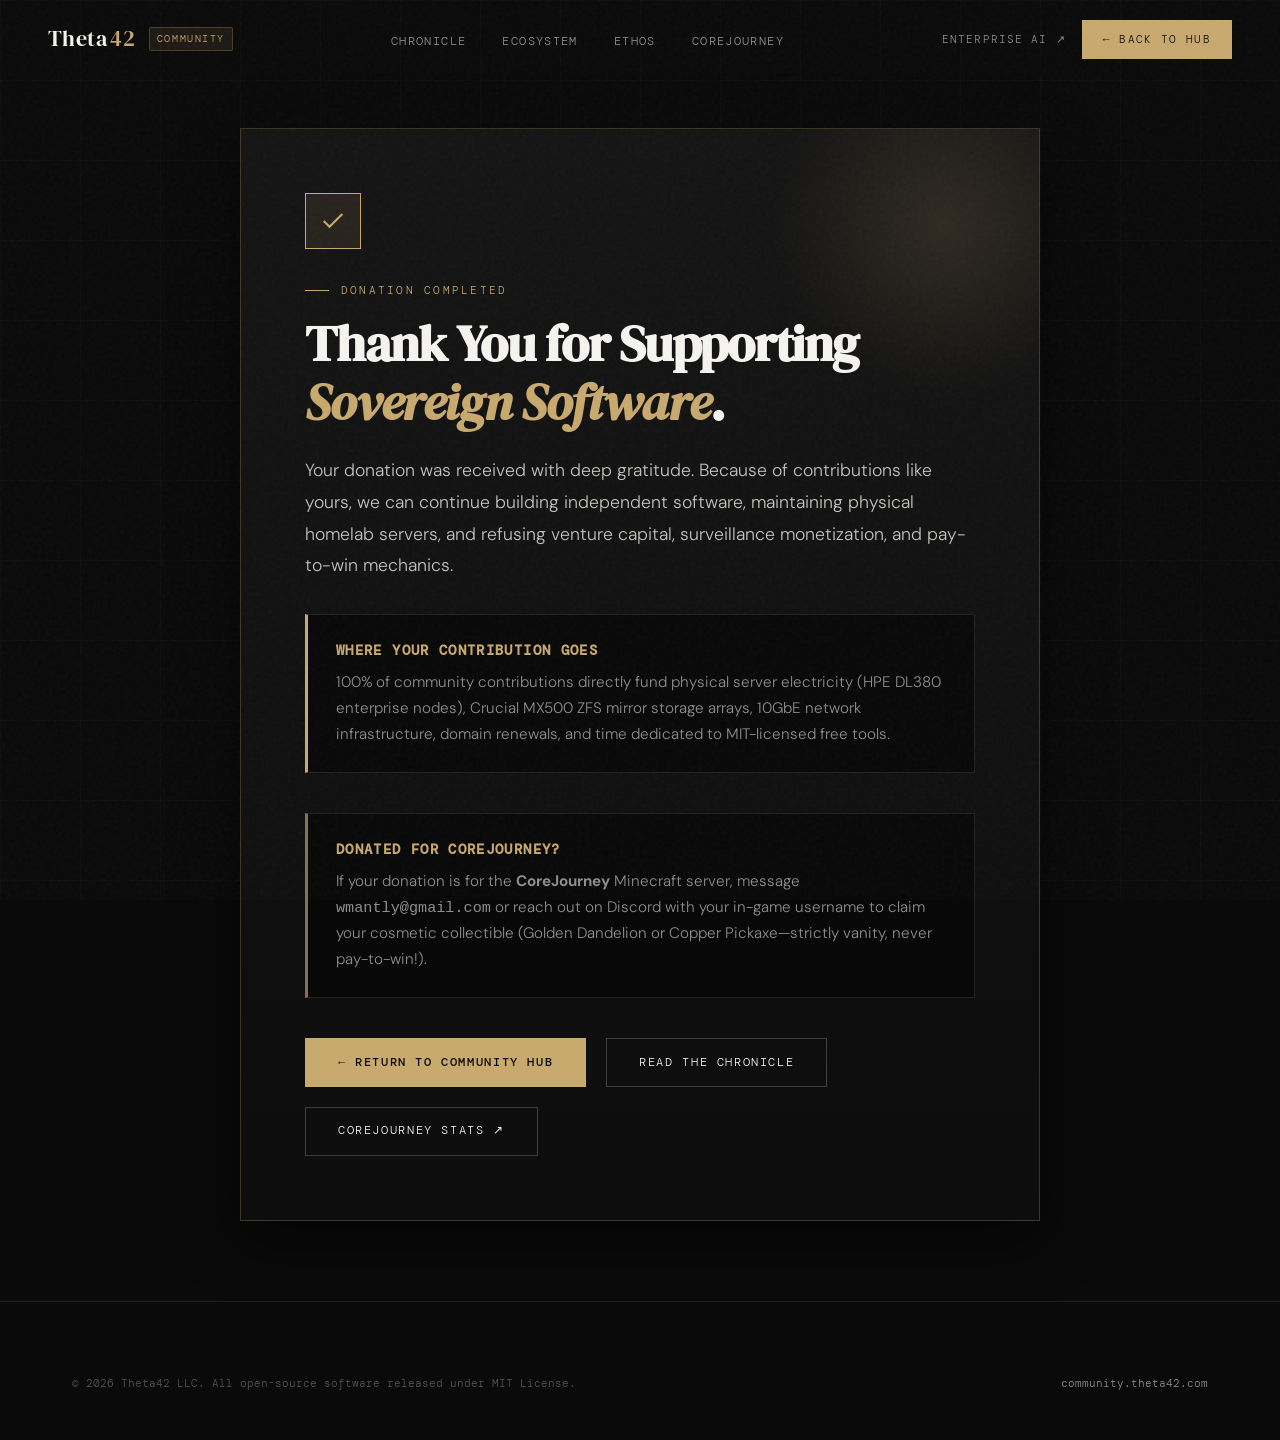
==== completed/index.html @ ce361cb2 "feat: add /completed return route for PayPal donation flow" ====
<!DOCTYPE html>
<html lang="en">
<head>
  <meta charset="UTF-8">
  <meta name="viewport" content="width=device-width, initial-scale=1.0">
  <title>Donation Completed — Thank You — Theta42 Community</title>
  <meta name="description" content="Thank you for supporting Theta42 open source, independent infrastructure, and free community software.">

  <!-- Open Graph -->
  <meta property="og:type" content="website">
  <meta property="og:site_name" content="Theta42 Community">
  <meta property="og:title" content="Thank You for Supporting Sovereign Software">
  <meta property="og:description" content="Your contribution directly powers independent servers, ZFS storage arrays, and free open-source software development.">
  <meta property="og:url" content="https://community.theta42.com/completed">
  <meta property="og:image" content="https://theta42.com/og-image.png">

  <link rel="icon" type="image/svg+xml" href="/favicon.svg">
  <link rel="stylesheet" href="/style.css">
  <script defer src="https://tracking.718it.biz/script.js" data-website-id="3a2d8bc3-c177-4af6-aa85-5c65c37516a3"></script>

  <style>
    .thanks-hero {
      min-height: 85vh;
      display: flex;
      align-items: center;
      justify-content: center;
      padding: 8rem 0 5rem;
    }

    .thanks-card {
      background: linear-gradient(180deg, #141414 0%, #0d0d0d 100%);
      border: 1px solid var(--rule);
      padding: 4rem;
      position: relative;
      max-width: 800px;
      width: 100%;
      box-shadow: 0 20px 50px rgba(0, 0, 0, 0.6);
      overflow: hidden;
    }

    .thanks-glow {
      position: absolute;
      top: -80px;
      right: -80px;
      width: 350px;
      height: 350px;
      background: radial-gradient(circle, rgba(200, 169, 110, 0.15) 0%, transparent 70%);
      pointer-events: none;
    }

    .thanks-icon {
      width: 56px;
      height: 56px;
      border: 1px solid var(--accent);
      background: rgba(200, 169, 110, 0.1);
      display: flex;
      align-items: center;
      justify-content: center;
      color: var(--accent);
      margin-bottom: 2rem;
    }

    .thanks-heading {
      font-family: var(--font-serif);
      font-size: clamp(2.2rem, 4vw, 3.2rem);
      line-height: 1.15;
      margin-bottom: 1.5rem;
      color: var(--white);
    }

    .thanks-heading em {
      font-style: italic;
      color: var(--accent);
    }

    .thanks-desc {
      color: #c4c3c0;
      font-size: 1.1rem;
      line-height: 1.8;
      margin-bottom: 2rem;
    }

    .thanks-box {
      background: #080808;
      border: 1px solid var(--border);
      border-left: 3px solid var(--accent);
      padding: 1.5rem 1.75rem;
      margin-bottom: 2.5rem;
    }

    .thanks-box h4 {
      font-family: var(--font-mono);
      font-size: 0.85rem;
      letter-spacing: 0.1em;
      text-transform: uppercase;
      color: var(--accent);
      margin-bottom: 0.5rem;
    }

    .thanks-box p {
      color: var(--subtle);
      font-size: 0.95rem;
      line-height: 1.7;
    }

    .thanks-actions {
      display: flex;
      gap: 1.25rem;
      flex-wrap: wrap;
    }
  </style>
</head>
<body>
  <div class="grid-bg"></div>

  <!-- NAVIGATION -->
  <nav class="scrolled">
    <a href="/" class="nav-brand-wrap">
      <div class="nav-logo">Theta<span>42</span></div>
      <span class="nav-badge">Community</span>
    </a>

    <ul class="nav-links">
      <li><a href="/#chronicle">Chronicle</a></li>
      <li><a href="/#projects">Ecosystem</a></li>
      <li><a href="/#ethos">Ethos</a></li>
      <li><a href="https://corejourney.org" target="_blank" rel="noopener">CoreJourney</a></li>
    </ul>

    <div class="nav-actions">
      <a href="https://theta42.com/" target="_blank" rel="noopener" class="nav-external">
        Enterprise AI ↗
      </a>
      <a href="/" class="nav-cta">← Back to Hub</a>
    </div>
  </nav>

  <!-- THANK YOU HERO -->
  <main class="thanks-hero">
    <div class="container">
      <div class="thanks-card">
        <div class="thanks-glow"></div>

        <div class="thanks-icon">
          <svg width="28" height="28" viewBox="0 0 24 24" fill="none" stroke="currentColor" stroke-width="1.8">
            <polyline points="20 6 9 17 4 12"></polyline>
          </svg>
        </div>

        <div class="section-eyebrow">Donation Completed</div>
        <h1 class="thanks-heading">Thank You for Supporting <em>Sovereign Software</em>.</h1>

        <p class="thanks-desc">
          Your donation was received with deep gratitude. Because of contributions like yours, we can continue building independent software, maintaining physical homelab servers, and refusing venture capital, surveillance monetization, and pay-to-win mechanics.
        </p>

        <div class="thanks-box">
          <h4>Where Your Contribution Goes</h4>
          <p>
            100% of community contributions directly fund physical server electricity (HPE DL380 enterprise nodes), Crucial MX500 ZFS mirror storage arrays, 10GbE network infrastructure, domain renewals, and time dedicated to MIT-licensed free tools.
          </p>
        </div>

        <div class="thanks-box" style="border-left-color: #8a7050;">
          <h4>Donated for CoreJourney?</h4>
          <p>
            If your donation is for the <strong>CoreJourney</strong> Minecraft server, message <code>wmantly@gmail.com</code> or reach out on Discord with your in-game username to claim your cosmetic collectible (Golden Dandelion or Copper Pickaxe—strictly vanity, never pay-to-win!).
          </p>
        </div>

        <div class="thanks-actions">
          <a href="/" class="btn btn-primary">← Return to Community Hub</a>
          <a href="/#chronicle" class="btn btn-ghost">Read The Chronicle</a>
          <a href="https://corejourney.org" target="_blank" rel="noopener" class="btn btn-ghost">CoreJourney Stats ↗</a>
        </div>
      </div>
    </div>
  </main>

  <!-- FOOTER -->
  <footer>
    <div class="container">
      <div class="footer-bottom" style="border-top: none; padding-top: 0;">
        <div>
          &copy; 2026 Theta42 LLC. All open-source software released under MIT License.
        </div>
        <div>
          <a href="/">community.theta42.com</a>
        </div>
      </div>
    </div>
  </footer>

  <script src="/script.js"></script>
</body>
</html>
---- style.css ----
@import url('https://fonts.googleapis.com/css2?family=DM+Mono:ital,wght@0,300;0,400;0,500;1,400&family=DM+Sans:ital,opsz,wght@0,9..40,300;0,9..40,400;0,9..40,500;0,9..40,600;0,9..40,700;1,9..40,300;1,9..40,400&family=DM+Serif+Display:ital@0;1&display=swap');

:root {
  --black: #0a0a0a;
  --bg-darker: #060606;
  --bg-card: #111111;
  --bg-card-hover: #161616;
  --bg-card-inner: #0d0d0d;
  --white: #f5f4f0;
  --cream: #ede9e0;
  --accent: #c8a96e;
  --accent-dim: #8a7050;
  --accent-glow: rgba(200, 169, 110, 0.15);
  --subtle: #8e8e8e;
  --subtle-dim: #555555;
  --border: #222222;
  --border-card: rgba(255, 255, 255, 0.07);
  --rule: rgba(200, 169, 110, 0.25);
  --rule-dim: rgba(200, 169, 110, 0.12);
  --font-serif: 'DM Serif Display', Georgia, serif;
  --font-sans: 'DM Sans', -apple-system, BlinkMacSystemFont, 'Segoe UI', Roboto, sans-serif;
  --font-mono: 'DM Mono', 'JetBrains Mono', monospace;
  --max-w: 1200px;
}

*, *::before, *::after {
  box-sizing: border-box;
  margin: 0;
  padding: 0;
}

html {
  scroll-behavior: smooth;
  -webkit-text-size-adjust: 100%;
}

body {
  background: var(--black);
  color: var(--white);
  font-family: var(--font-sans);
  font-weight: 300;
  line-height: 1.7;
  overflow-x: hidden;
  position: relative;
  min-height: 100vh;
}

/* Subtle SVG Grain Overlay */
body::before {
  content: '';
  position: fixed;
  inset: 0;
  background-image: url("data:image/svg+xml,%3Csvg viewBox='0 0 256 256' xmlns='http://www.w3.org/2000/svg'%3E%3Cfilter id='noise'%3E%3CfeTurbulence type='fractalNoise' baseFrequency='0.9' numOctaves='4' stitchTiles='stitch'/%3E%3C/filter%3E%3Crect width='100%25' height='100%25' filter='url(%23noise)' opacity='1'/%3E%3C/svg%3E");
  opacity: 0.035;
  pointer-events: none;
  z-index: 1000;
}

/* Subtle background grid */
.grid-bg {
  position: fixed;
  inset: 0;
  background-image:
    linear-gradient(rgba(200, 169, 110, 0.03) 1px, transparent 1px),
    linear-gradient(90deg, rgba(200, 169, 110, 0.03) 1px, transparent 1px);
  background-size: 80px 80px;
  pointer-events: none;
  z-index: 0;
}

/* CONTAINER */
.container {
  max-width: var(--max-w);
  margin: 0 auto;
  padding: 0 2rem;
  position: relative;
  z-index: 2;
}

/* NAVIGATION */
nav {
  position: fixed;
  top: 0;
  left: 0;
  right: 0;
  z-index: 500;
  display: flex;
  align-items: center;
  justify-content: space-between;
  padding: 1.25rem 3rem;
  border-bottom: 1px solid transparent;
  transition: all 0.35s ease;
}

nav.scrolled {
  background: rgba(10, 10, 10, 0.92);
  backdrop-filter: blur(14px);
  -webkit-backdrop-filter: blur(14px);
  border-color: var(--rule-dim);
  padding: 0.9rem 3rem;
}

.nav-brand-wrap {
  display: flex;
  align-items: center;
  gap: 0.85rem;
  text-decoration: none;
}

.nav-logo {
  font-family: var(--font-serif);
  font-size: 1.4rem;
  letter-spacing: 0.02em;
  color: var(--white);
  display: flex;
  align-items: center;
  gap: 0.2rem;
}

.nav-logo span {
  color: var(--accent);
}

.nav-badge {
  font-family: var(--font-mono);
  font-size: 0.65rem;
  letter-spacing: 0.15em;
  text-transform: uppercase;
  color: var(--accent);
  background: rgba(200, 169, 110, 0.1);
  border: 1px solid var(--rule);
  padding: 2px 7px;
  border-radius: 2px;
}

.nav-links {
  display: flex;
  gap: 2.25rem;
  list-style: none;
  align-items: center;
}

.nav-links a {
  font-family: var(--font-mono);
  font-size: 0.72rem;
  letter-spacing: 0.12em;
  text-transform: uppercase;
  color: var(--subtle);
  text-decoration: none;
  transition: color 0.2s ease;
}

.nav-links a:hover,
.nav-links a.active {
  color: var(--accent);
}

.nav-actions {
  display: flex;
  align-items: center;
  gap: 1rem;
}

.nav-external {
  font-family: var(--font-mono);
  font-size: 0.7rem;
  letter-spacing: 0.1em;
  text-transform: uppercase;
  color: var(--subtle);
  text-decoration: none;
  transition: color 0.2s;
  display: flex;
  align-items: center;
  gap: 0.35rem;
}

.nav-external:hover {
  color: var(--white);
}

.nav-cta {
  font-family: var(--font-mono);
  font-size: 0.7rem;
  letter-spacing: 0.12em;
  text-transform: uppercase;
  padding: 0.55rem 1.25rem;
  border: 1px solid var(--accent);
  color: var(--black);
  background: var(--accent);
  text-decoration: none;
  transition: all 0.2s ease;
  white-space: nowrap;
}

.nav-cta:hover {
  background: transparent;
  color: var(--accent);
}

.mobile-toggle {
  display: none;
  background: none;
  border: none;
  color: var(--white);
  cursor: pointer;
  padding: 0.5rem;
}

/* HERO SECTION */
#hero {
  min-height: 90vh;
  display: flex;
  flex-direction: column;
  justify-content: center;
  padding-top: 8rem;
  padding-bottom: 5rem;
  position: relative;
  overflow: hidden;
}

.hero-glow {
  position: absolute;
  width: 650px;
  height: 650px;
  right: -120px;
  top: 40%;
  transform: translateY(-50%);
  background: radial-gradient(circle, rgba(200, 169, 110, 0.09) 0%, transparent 70%);
  pointer-events: none;
  z-index: 1;
}

.hero-eyebrow {
  font-family: var(--font-mono);
  font-size: 0.72rem;
  letter-spacing: 0.2em;
  text-transform: uppercase;
  color: var(--accent);
  margin-bottom: 1.5rem;
  display: flex;
  align-items: center;
  gap: 0.85rem;
  width: fit-content;
}

.hero-eyebrow::before {
  content: '';
  display: block;
  width: 32px;
  height: 1px;
  background: var(--accent);
}

h1 {
  font-family: var(--font-serif);
  font-size: clamp(2.8rem, 5.5vw, 5.2rem);
  line-height: 1.08;
  letter-spacing: -0.02em;
  margin-bottom: 1.75rem;
  max-width: 950px;
}

h1 em {
  font-style: italic;
  color: var(--accent);
}

.hero-sub {
  font-size: 1.15rem;
  color: var(--subtle);
  max-width: 680px;
  line-height: 1.8;
  margin-bottom: 2.75rem;
}

.btn-group {
  display: flex;
  gap: 1.25rem;
  flex-wrap: wrap;
  align-items: center;
  margin-bottom: 3.5rem;
}

.btn {
  display: inline-flex;
  align-items: center;
  gap: 0.5rem;
  padding: 0.85rem 2rem;
  font-family: var(--font-mono);
  font-size: 0.72rem;
  letter-spacing: 0.14em;
  text-transform: uppercase;
  text-decoration: none;
  border: 1px solid;
  transition: all 0.25s ease;
  cursor: pointer;
}

.btn-primary {
  background: var(--accent);
  border-color: var(--accent);
  color: var(--black);
  font-weight: 500;
}

.btn-primary:hover {
  background: transparent;
  color: var(--accent);
  border-color: var(--accent);
}

.btn-ghost {
  background: transparent;
  border-color: rgba(255, 255, 255, 0.2);
  color: var(--white);
}

.btn-ghost:hover {
  border-color: var(--accent);
  color: var(--accent);
  background: rgba(200, 169, 110, 0.05);
}

/* QUICK STATS BAR */
.stats-strip {
  display: grid;
  grid-template-columns: repeat(auto-fit, minmax(200px, 1fr));
  gap: 1.5rem;
  padding: 1.5rem 2rem;
  background: var(--bg-card);
  border: 1px solid var(--border);
  border-left: 3px solid var(--accent);
}

.stat-item {
  display: flex;
  flex-direction: column;
  gap: 0.25rem;
}

.stat-num {
  font-family: var(--font-mono);
  font-size: 1.4rem;
  font-weight: 500;
  color: var(--accent);
}

.stat-label {
  font-family: var(--font-mono);
  font-size: 0.7rem;
  letter-spacing: 0.1em;
  text-transform: uppercase;
  color: var(--subtle);
}

/* SECTION COMMONS */
section {
  padding: 6rem 0;
  position: relative;
}

.section-header {
  margin-bottom: 3.5rem;
}

.section-eyebrow {
  font-family: var(--font-mono);
  font-size: 0.7rem;
  letter-spacing: 0.2em;
  text-transform: uppercase;
  color: var(--accent);
  margin-bottom: 0.85rem;
  display: flex;
  align-items: center;
  gap: 0.75rem;
}

.section-eyebrow::before {
  content: '';
  display: block;
  width: 24px;
  height: 1px;
  background: var(--accent);
}

h2 {
  font-family: var(--font-serif);
  font-size: clamp(2rem, 3.5vw, 3.2rem);
  line-height: 1.15;
  letter-spacing: -0.01em;
  margin-bottom: 1rem;
}

.section-desc {
  font-size: 1.05rem;
  color: var(--subtle);
  max-width: 640px;
  line-height: 1.8;
}

/* FILTER TABS */
.filter-bar {
  display: flex;
  gap: 0.5rem;
  flex-wrap: wrap;
  margin-bottom: 3rem;
  padding-bottom: 1.5rem;
  border-bottom: 1px solid var(--border);
}

.filter-btn {
  background: transparent;
  border: 1px solid var(--border);
  color: var(--subtle);
  font-family: var(--font-mono);
  font-size: 0.72rem;
  letter-spacing: 0.1em;
  text-transform: uppercase;
  padding: 0.5rem 1.15rem;
  cursor: pointer;
  transition: all 0.2s ease;
}

.filter-btn:hover {
  color: var(--white);
  border-color: var(--rule);
}

.filter-btn.active {
  background: rgba(200, 169, 110, 0.12);
  border-color: var(--accent);
  color: var(--accent);
  font-weight: 500;
}

/* CHRONICLE / MINI BLOG FEED */
.chronicle-stream {
  display: flex;
  flex-direction: column;
  gap: 2.5rem;
  position: relative;
}

.chronicle-card {
  background: var(--bg-card);
  border: 1px solid var(--border);
  padding: 2.5rem;
  position: relative;
  transition: all 0.3s cubic-bezier(0.16, 1, 0.3, 1);
}

.chronicle-card:hover {
  border-color: var(--rule);
  transform: translateY(-2px);
  box-shadow: 0 12px 30px rgba(0, 0, 0, 0.4);
}

.chronicle-meta {
  display: flex;
  align-items: center;
  justify-content: space-between;
  flex-wrap: wrap;
  gap: 1rem;
  margin-bottom: 1.25rem;
}

.chronicle-date-wrap {
  display: flex;
  align-items: center;
  gap: 0.85rem;
}

.chronicle-date {
  font-family: var(--font-mono);
  font-size: 0.75rem;
  letter-spacing: 0.12em;
  color: var(--accent);
  font-weight: 500;
}

.chronicle-category {
  font-family: var(--font-mono);
  font-size: 0.65rem;
  letter-spacing: 0.15em;
  text-transform: uppercase;
  color: var(--subtle);
  background: #181818;
  border: 1px solid var(--border);
  padding: 2px 8px;
}

.chronicle-badge {
  font-family: var(--font-mono);
  font-size: 0.65rem;
  letter-spacing: 0.12em;
  text-transform: uppercase;
  color: var(--accent);
  border: 1px solid var(--rule);
  background: rgba(200, 169, 110, 0.08);
  padding: 2px 8px;
}

h3.chronicle-title {
  font-family: var(--font-serif);
  font-size: 1.85rem;
  line-height: 1.25;
  margin-bottom: 1.25rem;
  color: var(--white);
}

h3.chronicle-title a {
  color: inherit;
  text-decoration: none;
  transition: color 0.2s ease;
}

h3.chronicle-title a:hover {
  color: var(--accent);
}

.chronicle-body {
  color: #c4c3c0;
  font-size: 1rem;
  line-height: 1.8;
  margin-bottom: 1.5rem;
}

.chronicle-body p + p {
  margin-top: 1rem;
}

.chronicle-quote {
  margin: 1.5rem 0;
  padding: 1.25rem 1.75rem;
  background: var(--bg-card-inner);
  border-left: 3px solid var(--accent);
  font-size: 0.95rem;
  color: var(--cream);
  font-style: italic;
  line-height: 1.7;
}

.chronicle-quote-author {
  display: block;
  margin-top: 0.5rem;
  font-family: var(--font-mono);
  font-size: 0.72rem;
  letter-spacing: 0.1em;
  color: var(--accent);
  font-style: normal;
}

.chronicle-code {
  margin: 1.25rem 0;
  padding: 1rem 1.25rem;
  background: #000;
  border: 1px solid var(--border);
  font-family: var(--font-mono);
  font-size: 0.8rem;
  color: #a8dca8;
  overflow-x: auto;
  display: flex;
  justify-content: space-between;
  align-items: center;
}

.copy-btn {
  background: none;
  border: 1px solid #333;
  color: var(--subtle);
  font-family: var(--font-mono);
  font-size: 0.65rem;
  padding: 3px 8px;
  cursor: pointer;
  transition: all 0.2s;
}

.copy-btn:hover {
  color: var(--accent);
  border-color: var(--accent);
}

.chronicle-links {
  display: flex;
  gap: 0.85rem;
  flex-wrap: wrap;
  align-items: center;
  padding-top: 1.25rem;
  border-top: 1px solid rgba(255, 255, 255, 0.05);
}

.link-tag {
  display: inline-flex;
  align-items: center;
  gap: 0.4rem;
  font-family: var(--font-mono);
  font-size: 0.72rem;
  letter-spacing: 0.1em;
  text-transform: uppercase;
  color: var(--subtle);
  text-decoration: none;
  padding: 4px 12px;
  border: 1px solid var(--border);
  transition: all 0.2s ease;
}

.link-tag:hover {
  color: var(--accent);
  border-color: var(--accent);
  background: rgba(200, 169, 110, 0.08);
}

/* PROJECTS SHOWCASE GRID */
.projects-grid {
  display: grid;
  grid-template-columns: repeat(auto-fill, minmax(340px, 1fr));
  gap: 1.75rem;
}

.project-card {
  background: var(--bg-card);
  border: 1px solid var(--border);
  padding: 2rem;
  display: flex;
  flex-direction: column;
  justify-content: space-between;
  transition: all 0.25s ease;
}

.project-card:hover {
  border-color: var(--accent);
  background: var(--bg-card-hover);
  transform: translateY(-3px);
}

.project-top {
  margin-bottom: 1.5rem;
}

.project-tag-strip {
  display: flex;
  align-items: center;
  justify-content: space-between;
  margin-bottom: 1rem;
}

.project-cat {
  font-family: var(--font-mono);
  font-size: 0.65rem;
  letter-spacing: 0.15em;
  text-transform: uppercase;
  color: var(--accent);
  border: 1px solid var(--rule);
  padding: 2px 7px;
  background: rgba(200, 169, 110, 0.06);
}

.project-stars {
  font-family: var(--font-mono);
  font-size: 0.7rem;
  color: var(--subtle);
}

h4.project-name {
  font-family: var(--font-mono);
  font-size: 1.25rem;
  color: var(--white);
  margin-bottom: 0.75rem;
  font-weight: 500;
}

h4.project-name a {
  color: inherit;
  text-decoration: none;
  transition: color 0.2s;
}

h4.project-name a:hover {
  color: var(--accent);
}

.project-desc {
  color: var(--subtle);
  font-size: 0.92rem;
  line-height: 1.7;
  margin-bottom: 1.25rem;
}

.project-desc code {
  font-family: var(--font-mono);
  font-size: 0.82em;
  background: #181818;
  padding: 1px 5px;
  border: 1px solid #2a2a2a;
  color: var(--cream);
}

.project-bottom {
  padding-top: 1.25rem;
  border-top: 1px solid rgba(255, 255, 255, 0.05);
  display: flex;
  flex-direction: column;
  gap: 0.85rem;
}

.project-cmd {
  background: #000;
  border: 1px solid var(--border);
  padding: 0.5rem 0.75rem;
  font-family: var(--font-mono);
  font-size: 0.75rem;
  color: #a8dca8;
  display: flex;
  justify-content: space-between;
  align-items: center;
}

.project-actions {
  display: flex;
  gap: 0.6rem;
  flex-wrap: wrap;
}

/* ETHOS / PHILOSOPHY STRIP */
#ethos {
  background: #070707;
  border-top: 1px solid var(--border);
  border-bottom: 1px solid var(--border);
}

.ethos-grid {
  display: grid;
  grid-template-columns: repeat(auto-fit, minmax(280px, 1fr));
  gap: 2.5rem;
}

.ethos-item {
  padding-left: 1.5rem;
  border-left: 1px solid var(--rule);
}

.ethos-item h4 {
  font-family: var(--font-serif);
  font-size: 1.35rem;
  color: var(--accent);
  margin-bottom: 0.75rem;
}

.ethos-item p {
  color: var(--subtle);
  font-size: 0.95rem;
  line-height: 1.7;
}

/* DONATION SECTION */
#donate {
  position: relative;
}

.donate-box {
  background: linear-gradient(180deg, #131313 0%, #0d0d0d 100%);
  border: 1px solid var(--rule);
  padding: 3.5rem;
  position: relative;
  overflow: hidden;
}

.donate-glow {
  position: absolute;
  top: -100px;
  right: -100px;
  width: 400px;
  height: 400px;
  background: radial-gradient(circle, rgba(200, 169, 110, 0.12) 0%, transparent 70%);
  pointer-events: none;
}

.donate-content {
  display: grid;
  grid-template-columns: 1.2fr 1fr;
  gap: 3.5rem;
  align-items: center;
  position: relative;
  z-index: 2;
}

.donate-text h3 {
  font-family: var(--font-serif);
  font-size: 2.3rem;
  line-height: 1.2;
  margin-bottom: 1.25rem;
}

.donate-text p {
  color: #c4c3c0;
  font-size: 1.05rem;
  line-height: 1.8;
  margin-bottom: 1.5rem;
}

.donate-reasons {
  list-style: none;
  margin-bottom: 1.5rem;
}

.donate-reasons li {
  font-family: var(--font-mono);
  font-size: 0.82rem;
  color: var(--cream);
  padding: 0.5rem 0;
  display: flex;
  align-items: center;
  gap: 0.75rem;
}

.donate-reasons li::before {
  content: '✓';
  color: var(--accent);
  font-weight: bold;
}

.donate-card {
  background: var(--bg-card);
  border: 1px solid var(--border);
  padding: 2.25rem;
  display: flex;
  flex-direction: column;
  align-items: center;
  text-align: center;
  gap: 1.5rem;
}

.donate-badge {
  font-family: var(--font-mono);
  font-size: 0.7rem;
  letter-spacing: 0.15em;
  text-transform: uppercase;
  color: var(--accent);
  background: rgba(200, 169, 110, 0.1);
  padding: 4px 10px;
}

.donate-note {
  font-family: var(--font-mono);
  font-size: 0.78rem;
  color: var(--subtle);
  line-height: 1.6;
}

.paypal-btn-wrap {
  width: 100%;
}

.paypal-donate-btn {
  display: flex;
  align-items: center;
  justify-content: center;
  gap: 0.75rem;
  width: 100%;
  padding: 1rem 1.5rem;
  background: var(--accent);
  border: 1px solid var(--accent);
  color: var(--black);
  font-family: var(--font-mono);
  font-size: 0.85rem;
  letter-spacing: 0.12em;
  text-transform: uppercase;
  font-weight: 600;
  text-decoration: none;
  cursor: pointer;
  transition: all 0.25s ease;
}

.paypal-donate-btn:hover {
  background: transparent;
  color: var(--accent);
}

.donate-alt {
  font-family: var(--font-mono);
  font-size: 0.72rem;
  color: var(--subtle-dim);
}

/* COMMUNITY & CHAT */
.community-grid {
  display: grid;
  grid-template-columns: repeat(auto-fit, minmax(280px, 1fr));
  gap: 1.75rem;
}

.community-card {
  background: var(--bg-card);
  border: 1px solid var(--border);
  padding: 2rem;
  transition: border-color 0.25s;
}

.community-card:hover {
  border-color: var(--accent);
}

.community-card h4 {
  font-family: var(--font-serif);
  font-size: 1.35rem;
  margin-bottom: 0.65rem;
  color: var(--white);
}

.community-card p {
  color: var(--subtle);
  font-size: 0.92rem;
  line-height: 1.7;
  margin-bottom: 1.25rem;
}

/* FOOTER */
footer {
  padding: 4.5rem 0 3rem;
  border-top: 1px solid var(--border);
  background: var(--black);
  position: relative;
  z-index: 2;
}

.footer-top {
  display: flex;
  justify-content: space-between;
  align-items: flex-start;
  flex-wrap: wrap;
  gap: 2.5rem;
  margin-bottom: 3.5rem;
}

.footer-brand {
  max-width: 360px;
}

.footer-desc {
  color: var(--subtle);
  font-size: 0.9rem;
  margin-top: 1rem;
  line-height: 1.7;
}

.footer-cols {
  display: flex;
  gap: 4rem;
  flex-wrap: wrap;
}

.footer-col h5 {
  font-family: var(--font-mono);
  font-size: 0.72rem;
  letter-spacing: 0.15em;
  text-transform: uppercase;
  color: var(--accent);
  margin-bottom: 1.25rem;
}

.footer-col ul {
  list-style: none;
  display: flex;
  flex-direction: column;
  gap: 0.75rem;
}

.footer-col a {
  font-family: var(--font-mono);
  font-size: 0.75rem;
  color: var(--subtle);
  text-decoration: none;
  transition: color 0.2s;
}

.footer-col a:hover {
  color: var(--accent);
}

.footer-bottom {
  padding-top: 2rem;
  border-top: 1px solid rgba(255, 255, 255, 0.05);
  display: flex;
  justify-content: space-between;
  align-items: center;
  flex-wrap: wrap;
  gap: 1rem;
  font-family: var(--font-mono);
  font-size: 0.7rem;
  color: var(--subtle-dim);
}

.footer-bottom a {
  color: var(--subtle);
  text-decoration: none;
}

.footer-bottom a:hover {
  color: var(--accent);
}

/* RESPONSIVE */
@media (max-width: 992px) {
  nav {
    padding: 1.25rem 2rem;
  }
  .donate-content {
    grid-template-columns: 1fr;
    gap: 2.5rem;
  }
}

@media (max-width: 768px) {
  nav {
    padding: 1rem 1.5rem;
  }
  .nav-links, .nav-actions {
    display: none;
  }
  .nav-links.mobile-open {
    display: flex;
    flex-direction: column;
    position: absolute;
    top: 100%;
    left: 0;
    right: 0;
    background: rgba(10, 10, 10, 0.98);
    border-bottom: 1px solid var(--rule);
    padding: 2rem;
    gap: 1.5rem;
  }
  .mobile-toggle {
    display: block;
  }
  .chronicle-card {
    padding: 1.75rem;
  }
  .donate-box {
    padding: 2rem 1.5rem;
  }
}
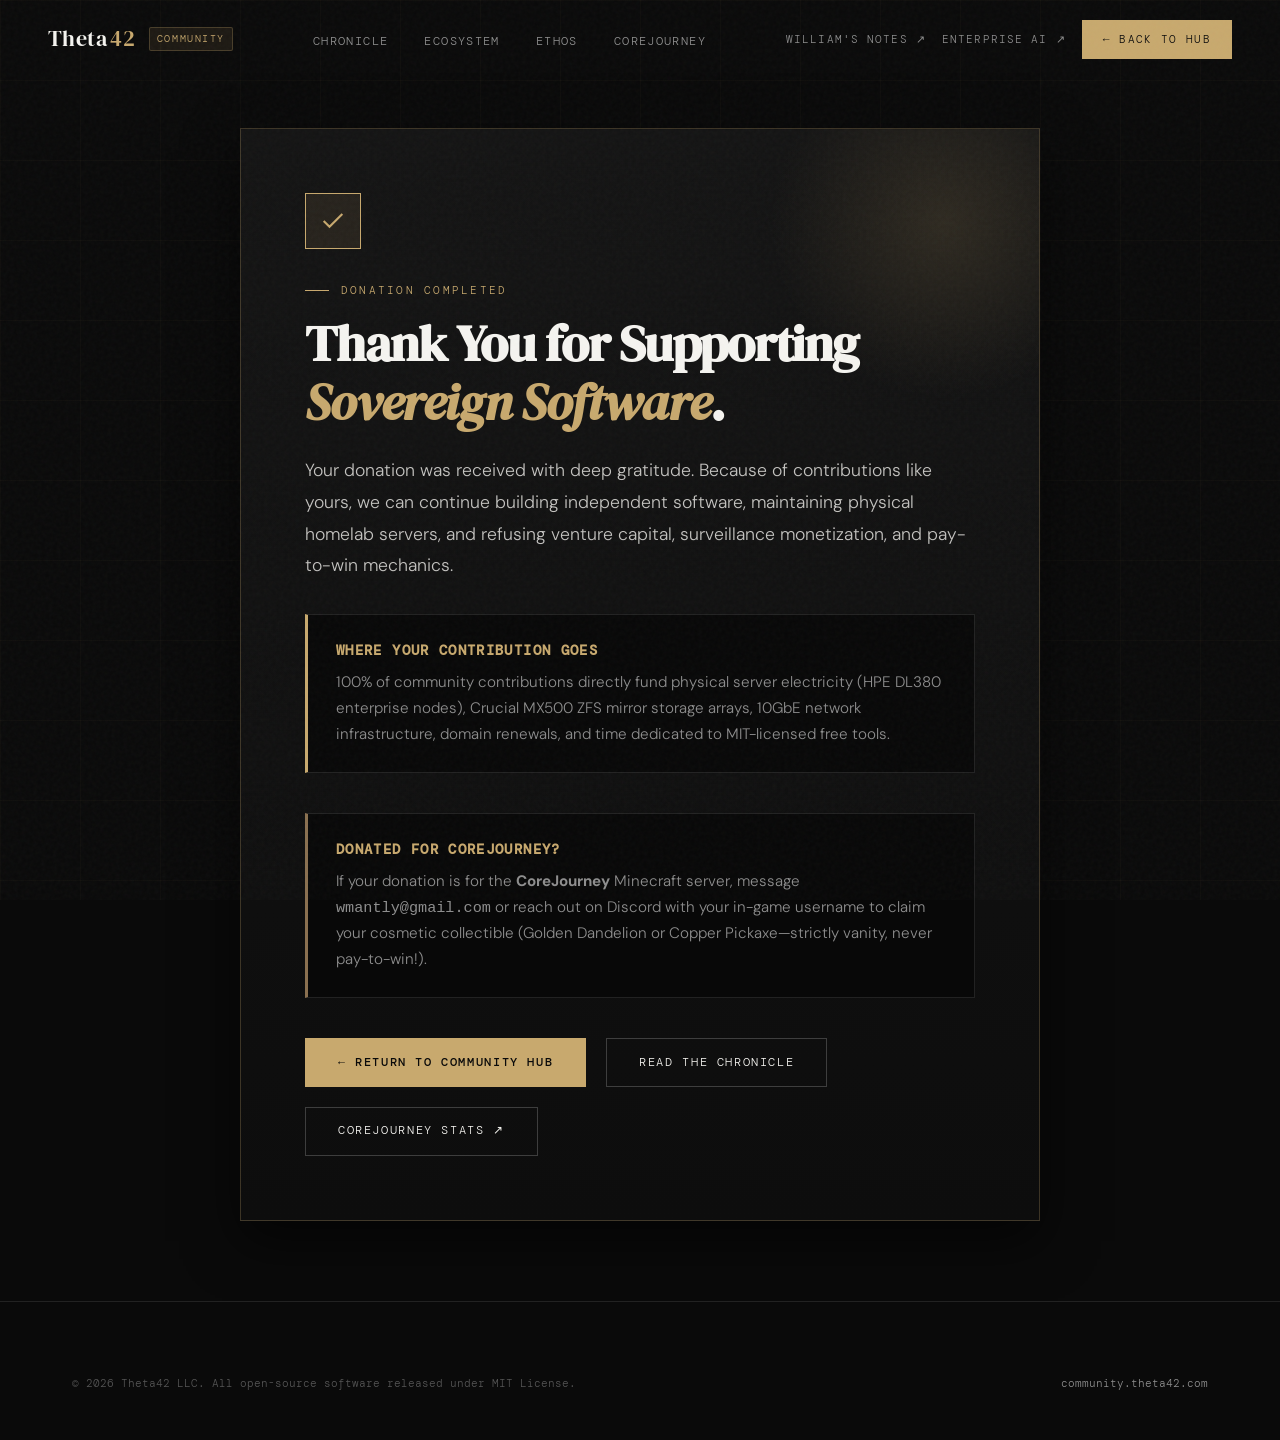
==== commit 19506bd4: "feat: enhance mobile layout, SEO tags, sitemap.xml, Schema.org JSON-LD, and cross-site links" ====
--- a/completed/index.html
+++ b/completed/index.html
@@ -128,6 +128,9 @@
     </ul>
 
     <div class="nav-actions">
+      <a href="https://william.mantly.vip/" target="_blank" rel="noopener" class="nav-external">
+        William's Notes ↗
+      </a>
       <a href="https://theta42.com/" target="_blank" rel="noopener" class="nav-external">
         Enterprise AI ↗
       </a>
--- a/style.css
+++ b/style.css
@@ -613,7 +613,7 @@
 /* PROJECTS SHOWCASE GRID */
 .projects-grid {
   display: grid;
-  grid-template-columns: repeat(auto-fill, minmax(340px, 1fr));
+  grid-template-columns: repeat(auto-fill, minmax(280px, 1fr));
   gap: 1.75rem;
 }
 
@@ -849,6 +849,34 @@
 
 .paypal-btn-wrap {
   width: 100%;
+}
+
+.paypal-qr-wrap {
+  display: flex;
+  flex-direction: column;
+  align-items: center;
+  gap: 0.6rem;
+  padding: 1rem;
+  background: #ffffff;
+  border-radius: 4px;
+  border: 1px solid var(--rule-dim);
+  box-shadow: 0 8px 24px rgba(0, 0, 0, 0.4);
+}
+
+.paypal-qr-img {
+  width: 150px;
+  height: 150px;
+  display: block;
+  image-rendering: pixelated;
+}
+
+.paypal-qr-caption {
+  font-family: var(--font-mono);
+  font-size: 0.65rem;
+  letter-spacing: 0.08em;
+  text-transform: uppercase;
+  color: #111111;
+  font-weight: 600;
 }
 
 .paypal-donate-btn {
@@ -1039,3 +1067,32 @@
     padding: 2rem 1.5rem;
   }
 }
+
+@media (max-width: 480px) {
+  .container {
+    padding: 0 1.25rem;
+  }
+  h1 {
+    font-size: 2.25rem;
+  }
+  .btn-group {
+    flex-direction: column;
+    width: 100%;
+  }
+  .btn-group .btn {
+    width: 100%;
+    justify-content: center;
+  }
+  .chronicle-card {
+    padding: 1.25rem;
+  }
+  .stats-strip {
+    grid-template-columns: 1fr;
+    padding: 1.25rem;
+  }
+  .chronicle-meta {
+    flex-direction: column;
+    align-items: flex-start;
+    gap: 0.5rem;
+  }
+}
